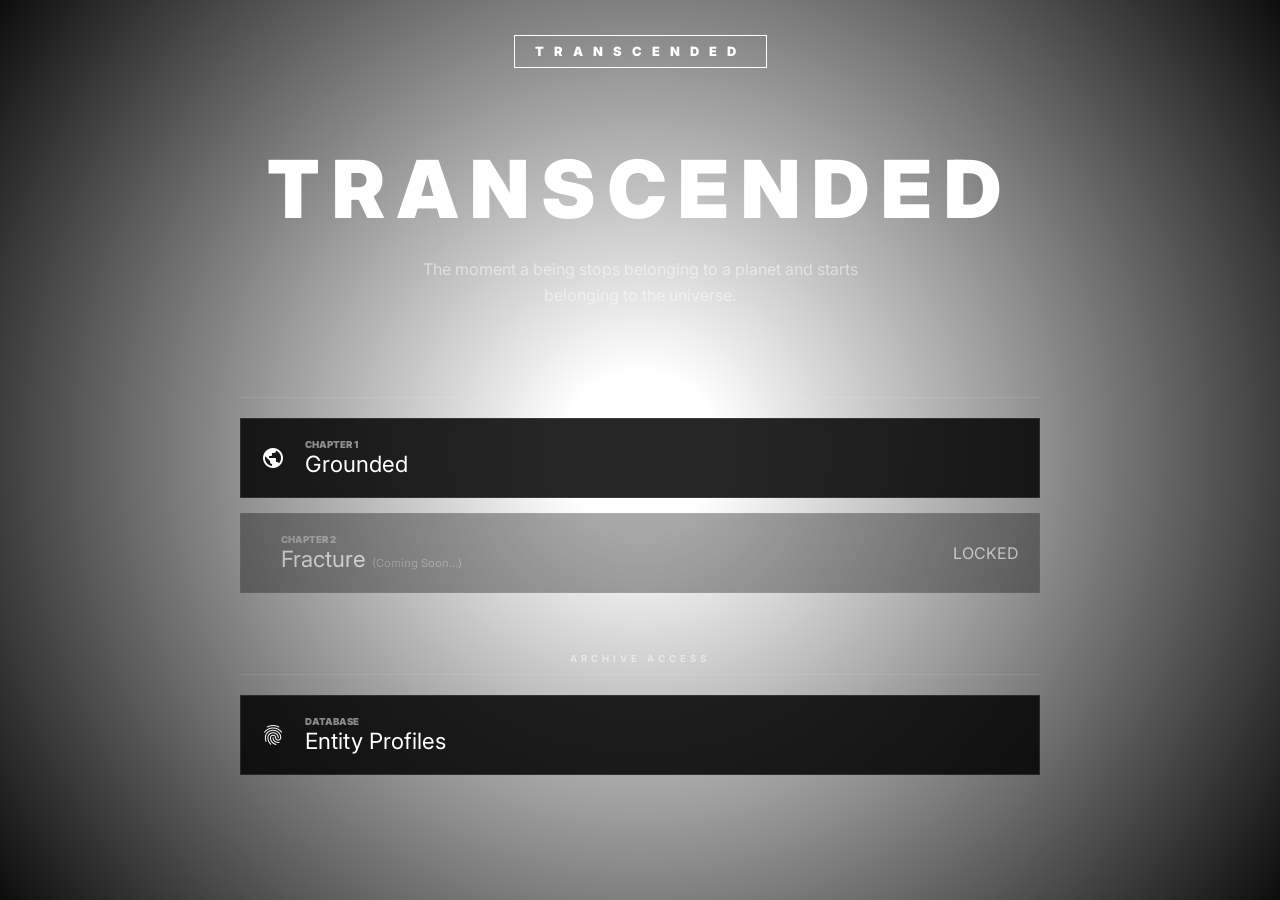
==== index.html @ befc2ab4 "Add files via upload" ====
<!DOCTYPE html>
<html lang="en">
<head>
    <meta charset="UTF-8">
    <meta name="viewport" content="width=device-width, initial-scale=1.0">
    <title>Transcended | Hub</title>
    <link rel="stylesheet" href="https://fonts.googleapis.com/css2?family=Inter:wght@400;900&family=Material+Symbols+Outlined" />
    <link rel="stylesheet" href="style.css">
</head>
<body>
    <div class="vignette"></div>
    <header><span class="logo">TRANSCENDED</span></header>

    <main>
        <section class="hero">
            <h1>TRANSCENDED</h1>
            <p class="description">The moment a being stops belonging to a planet and starts belonging to the universe.</p>
        </section>

        <section class="content-section">
            <h2 class="label">Volume 1</h2>
            
            <a href="grounded.html" class="card">
                <span class="material-symbols-outlined icon">public</span> 
                <div class="info">
                    <span class="num">CHAPTER 1</span>
                    <span class="title">Grounded</span>
                </div>
                <span class="material-symbols-outlined arrow"></span>
            </a>

            <div class="card locked">
                <span class="material-symbols-outlined icon"></span> 
                <div class="info">
                    <span class="num">CHAPTER 2</span>
                    <span class="title">Fracture <span style="font-size: 0.7rem; opacity: 0.4;">(Coming Soon...)</span></span>
                </div>
                <span class="status">LOCKED</span>
            </div>
        </section>

        <section class="content-section">
            <h2 class="label">Archive Access</h2>
            <a href="characters.html" class="card">
                <span class="material-symbols-outlined icon">fingerprint</span> 
                <div class="info"><span class="num">DATABASE</span><span class="title">Entity Profiles</span></div>
                <span class="material-symbols-outlined arrow"></span>
            </a>
        </section>
    </main>
</body>
</html>
---- style.css ----
:root { --white: #ffffff; --dim: rgba(255, 255, 255, 0.5); --glass: rgba(0, 0, 0, 0.85); --border: rgba(255, 255, 255, 0.1); }
body { margin: 0; background: url('assets/1775156000417.png') center center fixed; background-size: cover; color: var(--white); font-family: 'Inter', sans-serif; }
.vignette { position: fixed; top: 0; left: 0; width: 100%; height: 100%; background: radial-gradient(circle, transparent 10%, rgba(0,0,0,0.95) 100%); z-index: -1; }
header { padding: 40px; text-align: center; }
.logo { font-weight: 900; letter-spacing: 10px; border: 1px solid #fff; padding: 8px 20px; font-size: 0.8rem; }
.hero { text-align: center; padding: 40px 20px; }
.hero h1 { font-size: clamp(2rem, 12vw, 5rem); letter-spacing: 12px; margin: 0; font-weight: 900; }
.description { max-width: 500px; margin: 20px auto; color: var(--dim); line-height: 1.6; }
.content-section { max-width: 800px; margin: 0 auto 60px; padding: 0 20px; }
.label { font-size: 0.6rem; letter-spacing: 4px; text-transform: uppercase; color: var(--dim); text-align: center; margin-bottom: 20px; border-bottom: 1px solid var(--border); padding-bottom: 10px; }
.card { display: flex; align-items: center; background: var(--glass); backdrop-filter: blur(10px); border: 1px solid var(--border); padding: 20px; text-decoration: none; color: #fff; transition: 0.3s; margin-bottom: 15px; }
.card:hover { border-color: #fff; transform: translateX(10px); }
.locked { opacity: 0.4; cursor: not-allowed; border-style: dashed; }
.info { flex-grow: 1; margin-left: 20px; }
.num { font-size: 0.6rem; color: var(--dim); font-weight: 900; display: block; }
.title { font-size: 1.4rem; }
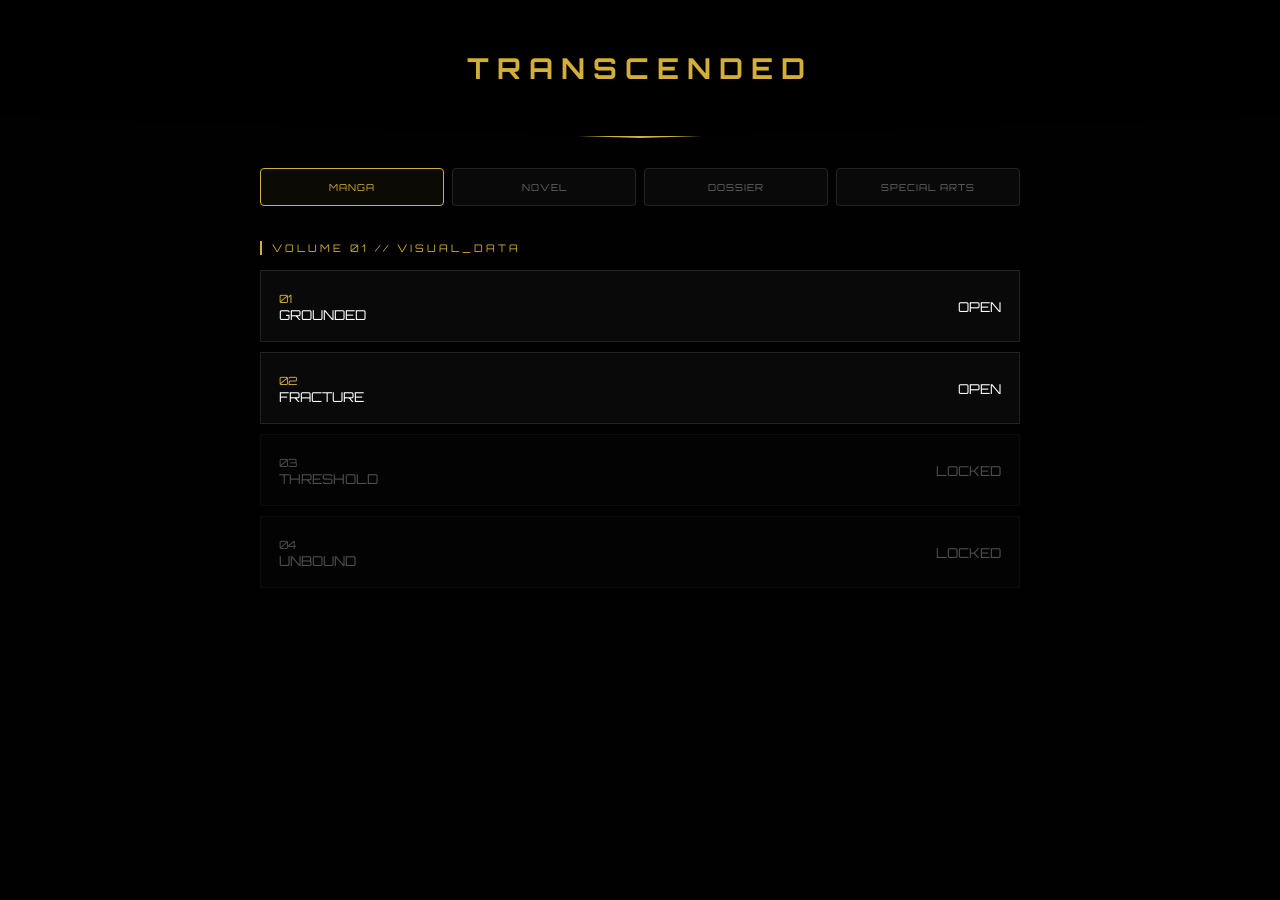
==== commit 15f0d743: "Add files via upload" ====
--- a/index.html
+++ b/index.html
@@ -1,52 +1,34 @@
 <!DOCTYPE html>
 <html lang="en">
 <head>
-    <meta charset="UTF-8">
-    <meta name="viewport" content="width=device-width, initial-scale=1.0">
-    <title>Transcended | Hub</title>
-    <link rel="stylesheet" href="https://fonts.googleapis.com/css2?family=Inter:wght@400;900&family=Material+Symbols+Outlined" />
+    <meta charset="UTF-8"><meta name="viewport" content="width=device-width, initial-scale=1.0">
+    <title>TRANSCENDED | MANGA</title>
     <link rel="stylesheet" href="style.css">
 </head>
 <body>
-    <div class="vignette"></div>
-    <header><span class="logo">TRANSCENDED</span></header>
-
-    <main>
-        <section class="hero">
-            <h1>TRANSCENDED</h1>
-            <p class="description">The moment a being stops belonging to a planet and starts belonging to the universe.</p>
-        </section>
-
-        <section class="content-section">
-            <h2 class="label">Volume 1</h2>
-            
-            <a href="grounded.html" class="card">
-                <span class="material-symbols-outlined icon">public</span> 
-                <div class="info">
-                    <span class="num">CHAPTER 1</span>
-                    <span class="title">Grounded</span>
-                </div>
-                <span class="material-symbols-outlined arrow"></span>
-            </a>
-
-            <div class="card locked">
-                <span class="material-symbols-outlined icon"></span> 
-                <div class="info">
-                    <span class="num">CHAPTER 2</span>
-                    <span class="title">Fracture <span style="font-size: 0.7rem; opacity: 0.4;">(Coming Soon...)</span></span>
-                </div>
-                <span class="status">LOCKED</span>
-            </div>
-        </section>
-
-        <section class="content-section">
-            <h2 class="label">Archive Access</h2>
-            <a href="characters.html" class="card">
-                <span class="material-symbols-outlined icon">fingerprint</span> 
-                <div class="info"><span class="num">DATABASE</span><span class="title">Entity Profiles</span></div>
-                <span class="material-symbols-outlined arrow"></span>
-            </a>
-        </section>
-    </main>
+    <header><h1>TRANSCENDED</h1></header>
+    <div class="container">
+        <nav class="nav-tabs">
+            <a href="index.html" class="nav-btn active">MANGA</a>
+            <a href="novel-hub.html" class="nav-btn">NOVEL</a>
+            <a href="profiles.html" class="nav-btn">DOSSIER</a>
+            <a href="#" class="nav-btn" onclick="lockAlert()">SPECIAL ARTS</a>
+        </nav>
+        <div style="color:var(--gold); font-family:'Orbitron'; letter-spacing:3px; margin-bottom:15px; font-size:0.65rem; border-left: 2px solid var(--gold); padding-left: 10px;">VOLUME 01 // VISUAL_DATA</div>
+        <div class="ch-list">
+            <a href="chapter1.html" class="ch-link"><div><small style="color:var(--gold)">01</small><br>GROUNDED</div><span>OPEN</span></a>
+            <a href="chapter2.html" class="ch-link"><div><small style="color:var(--gold)">02</small><br>FRACTURE</div><span>OPEN</span></a>
+            <a href="#" class="ch-link" style="opacity:0.3" onclick="soonAlert()"><div><small>03</small><br>THRESHOLD</div><span>LOCKED</span></a>
+            <a href="#" class="ch-link" style="opacity:0.3" onclick="soonAlert()"><div><small>04</small><br>UNBOUND</div><span>LOCKED</span></a>
+        </div>
+    </div>
+    <div id="overlay-box"><div class="alert-card"><h2 id="alert-title"></h2><p id="alert-msg"></p><a href="#" class="back-btn" onclick="closeAlert()">DISMISS</a></div></div>
+    <script>
+        const box = document.getElementById('overlay-box');
+        function showAlert(h, m) { document.getElementById('alert-title').innerText = h; document.getElementById('alert-msg').innerText = m; box.style.display = 'flex'; }
+        function closeAlert() { box.style.display = 'none'; }
+        function lockAlert() { showAlert("[!] ENCRYPTION ACTIVE", "Special arts will unlock after Volume 1 is finished!!"); }
+        function soonAlert() { showAlert("[!] COMING SOON", "The narrative data for this sector is currently offline."); }
+    </script>
 </body>
 </html>
--- a/style.css
+++ b/style.css
@@ -1,16 +1,86 @@
-:root { --white: #ffffff; --dim: rgba(255, 255, 255, 0.5); --glass: rgba(0, 0, 0, 0.85); --border: rgba(255, 255, 255, 0.1); }
-body { margin: 0; background: url('assets/1775156000417.png') center center fixed; background-size: cover; color: var(--white); font-family: 'Inter', sans-serif; }
-.vignette { position: fixed; top: 0; left: 0; width: 100%; height: 100%; background: radial-gradient(circle, transparent 10%, rgba(0,0,0,0.95) 100%); z-index: -1; }
-header { padding: 40px; text-align: center; }
-.logo { font-weight: 900; letter-spacing: 10px; border: 1px solid #fff; padding: 8px 20px; font-size: 0.8rem; }
-.hero { text-align: center; padding: 40px 20px; }
-.hero h1 { font-size: clamp(2rem, 12vw, 5rem); letter-spacing: 12px; margin: 0; font-weight: 900; }
-.description { max-width: 500px; margin: 20px auto; color: var(--dim); line-height: 1.6; }
-.content-section { max-width: 800px; margin: 0 auto 60px; padding: 0 20px; }
-.label { font-size: 0.6rem; letter-spacing: 4px; text-transform: uppercase; color: var(--dim); text-align: center; margin-bottom: 20px; border-bottom: 1px solid var(--border); padding-bottom: 10px; }
-.card { display: flex; align-items: center; background: var(--glass); backdrop-filter: blur(10px); border: 1px solid var(--border); padding: 20px; text-decoration: none; color: #fff; transition: 0.3s; margin-bottom: 15px; }
-.card:hover { border-color: #fff; transform: translateX(10px); }
-.locked { opacity: 0.4; cursor: not-allowed; border-style: dashed; }
-.info { flex-grow: 1; margin-left: 20px; }
-.num { font-size: 0.6rem; color: var(--dim); font-weight: 900; display: block; }
-.title { font-size: 1.4rem; }
+@import url('https://fonts.googleapis.com/css2?family=Orbitron:wght@900&family=Inter:wght@300;400;700&display=swap');
+
+:root {
+    --gold: #d4af37;
+    --gold-glow: rgba(212, 175, 55, 0.3);
+    --black: #050505;
+    --glass: rgba(10, 10, 10, 0.95);
+    --border: rgba(255, 255, 255, 0.1);
+}
+
+* { box-sizing: border-box; -webkit-tap-highlight-color: transparent; }
+
+body {
+    background: linear-gradient(rgba(0,0,0,0.85), rgba(0,0,0,0.85)), url('assets/1775156000417.png');
+    background-size: cover; background-position: center; background-attachment: fixed;
+    background-color: var(--black); color: #fff; font-family: 'Inter', sans-serif; margin: 0;
+}
+
+header {
+    padding: 50px 20px; text-align: center; background: rgba(0,0,0,0.95);
+    border-bottom: 2px solid var(--gold); clip-path: polygon(0 0, 100% 0, 100% 85%, 50% 100%, 0 85%);
+}
+
+h1 { font-family: 'Orbitron', sans-serif; font-size: 1.8rem; letter-spacing: 8px; color: var(--gold); margin: 0; }
+
+.container { max-width: 800px; margin: auto; padding: 30px 20px; animation: fadeInUp 0.6s ease-out; }
+
+@keyframes fadeInUp { from { opacity: 0; transform: translateY(15px); } to { opacity: 1; transform: translateY(0); } }
+
+/* Navigation */
+.nav-tabs { display: flex; gap: 8px; margin-bottom: 30px; overflow-x: auto; padding-bottom: 5px; }
+.nav-btn {
+    flex: 1; min-width: 90px; background: var(--glass); padding: 12px 5px; text-align: center;
+    text-decoration: none; color: #666; border: 1px solid var(--border); border-radius: 4px;
+    font-family: 'Orbitron', sans-serif; font-size: 0.6rem; letter-spacing: 1px; transition: 0.3s;
+}
+.nav-btn.active { color: var(--gold); border-color: var(--gold); background: rgba(212,175,55,0.05); }
+
+/* Author Advisory */
+.author-note {
+    background: rgba(212, 175, 55, 0.1); border: 1px solid var(--gold);
+    border-left: 5px solid var(--gold); padding: 20px; margin-bottom: 30px; border-radius: 0 15px 15px 0;
+}
+.author-note p { margin: 0; font-size: 0.9rem; line-height: 1.5; font-style: italic; color: #eee; }
+.author-note span { display: block; margin-top: 10px; font-family: 'Orbitron'; font-size: 0.75rem; color: var(--gold); text-align: right; }
+
+/* Dossier Cards */
+.profile-card {
+    display: grid; grid-template-columns: 1fr; background: var(--glass);
+    border: 1px solid var(--border); border-radius: 0 40px 0 40px; margin-bottom: 40px; overflow: hidden;
+}
+@media (min-width: 600px) { .profile-card { grid-template-columns: 1.2fr 2fr; } }
+.profile-img { width: 100%; height: 450px; background-size: cover; background-position: center; border-right: 1px solid var(--gold); }
+.profile-info { padding: 30px; background: linear-gradient(135deg, rgba(20,20,20,1) 0%, rgba(5,5,5,1) 100%); }
+.profile-info h2 { font-family: 'Orbitron'; color: var(--gold); margin: 0 0 15px 0; font-size: 1.4rem; border-bottom: 1px solid var(--gold-glow); padding-bottom: 5px; }
+.profile-info p { font-size: 0.95rem; line-height: 1.6; margin: 10px 0; color: #eee; }
+.profile-info b { color: var(--gold); font-size: 0.75rem; }
+
+/* Links & Tracking HUD */
+.ch-link {
+    background: var(--glass); padding: 18px; display: flex; justify-content: space-between; align-items: center;
+    text-decoration: none; color: #fff; border: 1px solid var(--border); margin-bottom: 10px;
+    font-family: 'Orbitron'; transition: 0.3s; font-size: 0.85rem;
+}
+.ch-link:hover { border-color: var(--gold); padding-left: 25px; }
+
+.progress-container {
+    position: fixed; bottom: 0; left: 0; width: 100%; height: 55px;
+    background: rgba(0, 0, 0, 0.95); border-top: 1px solid var(--gold);
+    display: flex; flex-direction: column; align-items: center; justify-content: center; z-index: 1000;
+}
+.progress-bar-bg { width: 85%; height: 3px; background: rgba(255,255,255,0.1); margin-bottom: 6px; }
+#progress-fill { width: 0%; height: 100%; background: var(--gold); box-shadow: 0 0 10px var(--gold); transition: 0.2s; }
+#page-counter { font-family: 'Orbitron'; font-size: 0.6rem; color: var(--gold); letter-spacing: 2px; }
+
+/* Notification Overlay */
+#overlay-box {
+    display: none; position: fixed; top: 0; left: 0; width: 100%; height: 100%;
+    background: rgba(0, 0, 0, 0.9); backdrop-filter: blur(10px); z-index: 9999;
+    align-items: center; justify-content: center;
+}
+.alert-card {
+    background: #080808; border: 1px solid var(--gold); box-shadow: 0 0 25px var(--gold-glow);
+    padding: 35px; width: 85%; max-width: 350px; text-align: center; border-radius: 0 25px 0 25px;
+}
+.back-btn { display: inline-block; color: var(--gold); border: 1px solid var(--gold); padding: 10px 20px; text-decoration: none; font-family: 'Orbitron'; margin-top: 15px; font-size: 0.75rem; }
